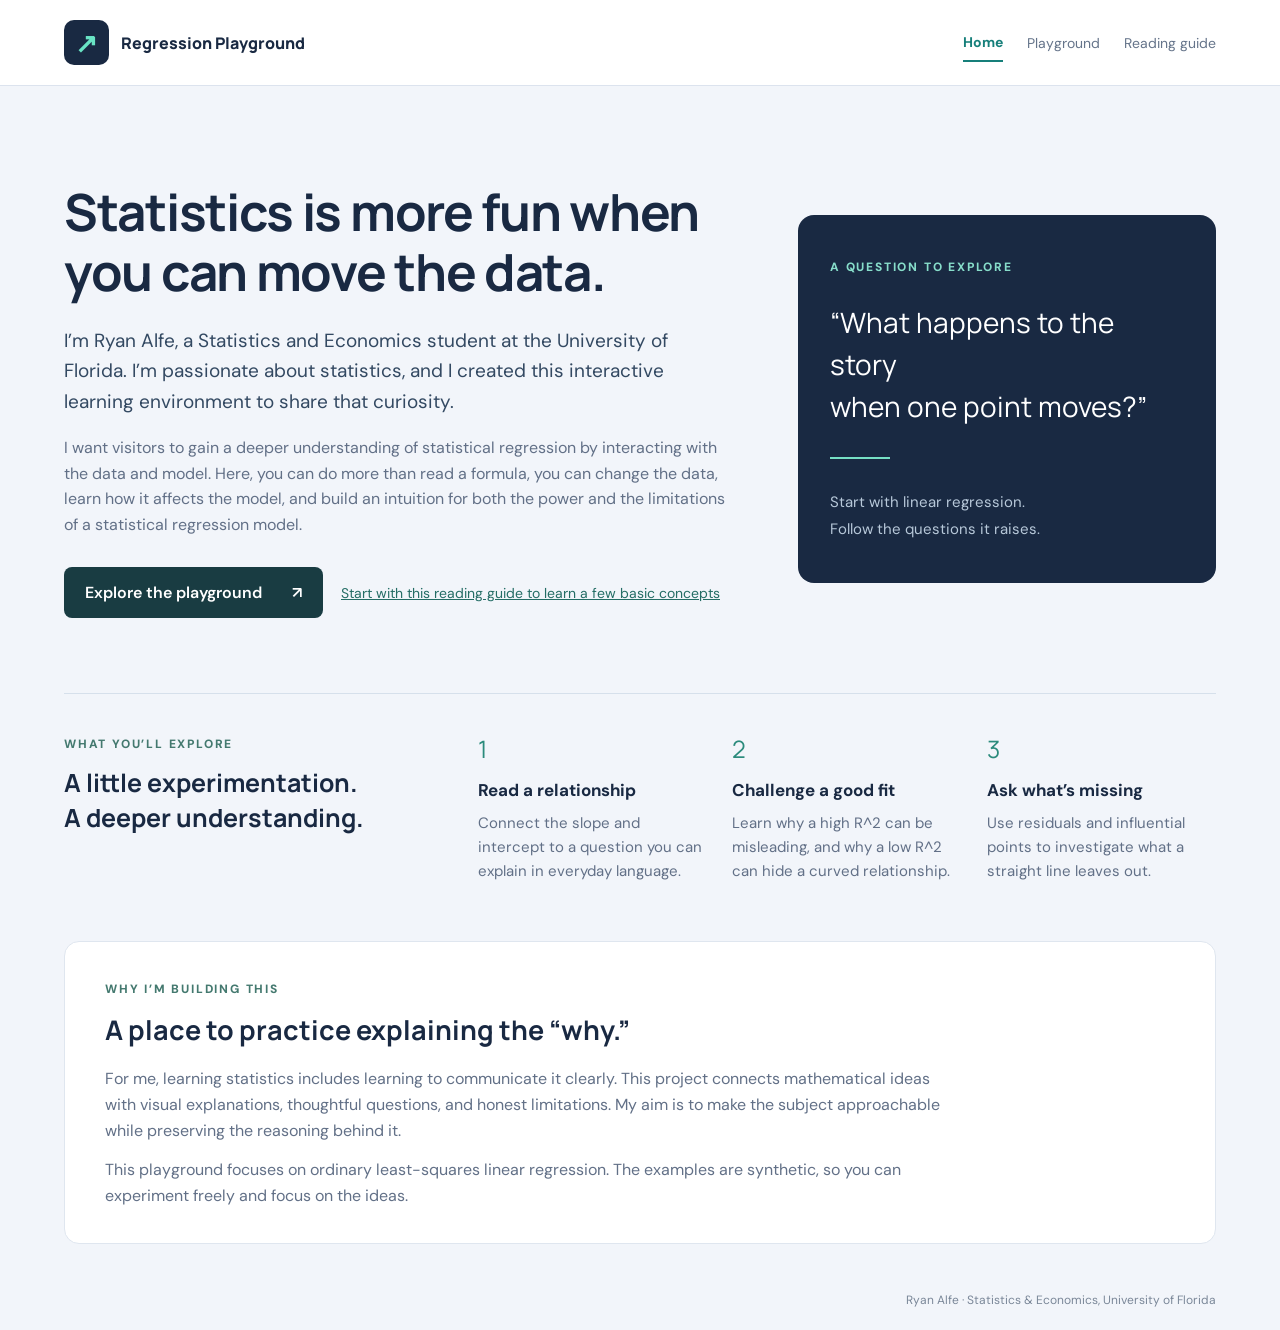
==== index.html @ ac2dd514 "Add files via upload Publishing regression playground" ====
<!doctype html>
<html lang="en"><head><meta charset="utf-8"><meta name="viewport" content="width=device-width,initial-scale=1"><title>Regression Playground · Ryan Alfe</title><meta name="description" content="An interactive learning environment created by Ryan Alfe to share a passion for statistics."><link rel="icon" href="data:image/svg+xml,%3Csvg xmlns='http://www.w3.org/2000/svg' viewBox='0 0 32 32'%3E%3Crect width='32' height='32' rx='7' fill='%2315253e'/%3E%3Cpath d='M6 25L26 7' stroke='%235ee0c2' stroke-width='3'/%3E%3Ccircle cx='11' cy='12' r='3' fill='white'/%3E%3C/svg%3E"><link rel="stylesheet" href="style.css"></head>
<body><header><a class="brand" href="index.html"><span class="mark">↗</span> Regression Playground</a><nav aria-label="Main navigation"><a href="index.html" aria-current="page">Home</a><a href="playground.html" >Playground</a><a href="playground.html#reading-guide">Reading guide</a></nav></header><main class="home"><section class="home-hero"><div><h1>Statistics is more fun when<br>you can move the data.</h1><p class="home-lead">I’m Ryan Alfe, a Statistics and Economics student at the University of Florida. I’m passionate about statistics, and I created this interactive learning environment to share that curiosity.</p><p>I want visitors to gain a deeper understanding of statistical regression by interacting with the data and model. Here, you can do more than read a formula, you can change the data, learn how it affects the model, and build an intuition for both the power and the limitations of a statistical regression model.</p><a class="primary-link" href="playground.html">Explore the playground <span aria-hidden="true">↗</span></a><a class="secondary-link" href="playground.html#reading-guide">Start with this reading guide to learn a few basic concepts</a></div><div class="home-note"><span class="eyebrow">A QUESTION TO EXPLORE</span><p>“What happens to the story<br>when one point moves?”</p><div class="note-line"></div><span>Start with linear regression.<br>Follow the questions it raises.</span></div></section><section class="home-learning" aria-labelledby="learning-title"><div><span class="eyebrow">WHAT YOU’LL EXPLORE</span><h2 id="learning-title">A little experimentation.<br>A deeper understanding.</h2></div><div class="home-topics"><article><span>1</span><h3>Read a relationship</h3><p>Connect the slope and intercept to a question you can explain in everyday language.</p></article><article><span>2</span><h3>Challenge a good fit</h3><p>Learn why a high R^2 can be misleading, and why a low R^2 can hide a curved relationship.</p></article><article><span>3</span><h3>Ask what’s missing</h3><p>Use residuals and influential points to investigate what a straight line leaves out.</p></article></div></section><section class="home-purpose"><span class="eyebrow">WHY I’M BUILDING THIS</span><h2>A place to practice explaining the “why.”</h2><p>For me, learning statistics includes learning to communicate it clearly. This project connects mathematical ideas with visual explanations, thoughtful questions, and honest limitations. My aim is to make the subject approachable while preserving the reasoning behind it.</p><p>This playground focuses on ordinary least-squares linear regression. The examples are synthetic, so you can experiment freely and focus on the ideas.</p></section><footer><span></span><span>Ryan Alfe · Statistics & Economics, University of Florida</span></footer></main></body></html>
---- style.css ----
@import url('https://fonts.googleapis.com/css2?family=DM+Sans:wght@400;500;600;700&family=Manrope:wght@400;500;600;700;800&display=swap');
:root{font-family:'DM Sans',sans-serif;color:#192942;background:#f2f5fa;font-size:16px}*{box-sizing:border-box}body{margin:0}header{height:86px;display:flex;align-items:center;justify-content:space-between;padding:0 5%;border-bottom:1px solid #dce3ee;background:white}.brand{font-weight:800;text-decoration:none;color:inherit;font-family:Manrope,sans-serif;display:flex;align-items:center;gap:12px}.mark{background:#192942;color:#69e3c4;border-radius:10px;padding:4px 11px;font-size:27px}.byline{font-size:14px;color:#637086}main{max-width:1440px;margin:auto;padding:42px 5% 22px}.intro{display:flex;justify-content:space-between;align-items:center;margin-bottom:30px}.eyebrow{font-size:12px;letter-spacing:1.8px;font-weight:800;color:#44796f}h1{font-family:Manrope,sans-serif;font-size:clamp(26px,3vw,39px);letter-spacing:-1.3px;margin:9px 0 10px}p{line-height:1.6;color:#627087;margin:0}.badge,.mini-label{font-size:12px;letter-spacing:1px;color:#64738a}.workspace{display:grid;grid-template-columns:minmax(0,1fr) 300px;gap:24px}.canvas-panel,.residual-panel,.explanation{background:white;border:1px solid #dfe6ef;border-radius:16px;overflow:hidden}.panel-top{display:flex;align-items:center;justify-content:space-between;gap:12px;padding:24px 26px 18px}h2{font-family:Manrope,sans-serif;font-size:18px;margin:0 0 5px}.panel-top p{font-size:14px}button{font:inherit;font-size:14px;border:1px solid #dae2ec;background:white;border-radius:7px;padding:9px 12px;color:#44536c;cursor:pointer}button:hover{background:#edf5f4}button:focus-visible,input:focus-visible{outline:3px solid #119782;outline-offset:3px}.scenarios{display:flex;gap:7px;flex-wrap:wrap;padding:0 26px 8px}.scenarios button{font-size:13px;border-color:transparent;background:#f3f5f9}.scenarios button[aria-pressed=true]{background:#193c42;color:white}.chart-wrap{padding:0 12px}svg{width:100%;display:block;overflow:visible}#plot{touch-action:none}svg text{font-family:'DM Sans',sans-serif;fill:#6b7a8e;font-size:13px}.point{cursor:grab;fill:#167f7a;stroke:white;stroke-width:2}.point:focus{stroke:#162e4d;stroke-width:4;outline:none}.chart-footer{display:flex;justify-content:space-between;gap:12px;font-size:13px;padding:0 26px 18px;color:#53627a;align-items:center}.chart-footer span{display:flex;align-items:center;gap:7px}i{width:8px;height:8px;border-radius:50%;background:#167f7a;display:inline-block}.line-key{width:22px;height:2px;border-radius:0;background:#4567cd;margin-left:12px}input{accent-color:#167f7a}.hint{background:#f8fafc;border-top:1px solid #edf0f6;padding:13px 26px;font-size:13px;color:#6b7890}.results{background:#192942;border-radius:16px;padding:27px 24px;color:white}.results .eyebrow{color:#72dbca}.equation{font-size:23px;font-family:Manrope,sans-serif;font-weight:700;margin:23px 0 25px;min-height:33px}.metric{display:flex;justify-content:space-between;padding:18px 0;border-top:1px solid #34435b;gap:10px}.metric span{font-size:15px}.metric small{display:block;font-size:12px;color:#a9b7c9;margin-top:5px}.metric strong{font-family:Manrope,sans-serif;font-size:25px;color:#8aead5}.interpretation{font-size:14px;line-height:1.6;color:#c3cedb;margin-top:8px}.challenge{padding:25px 23px;background:#e0f2ed;border:1px solid #c6e3da;border-radius:14px;margin-top:19px}.challenge h3{margin:10px 0;font-size:18px}.challenge p{font-size:14px;color:#486860}.bottom-grid{display:grid;grid-template-columns:1.25fr 1fr;gap:24px;margin-top:24px}.residual-panel{padding-bottom:18px}.residual-panel svg{padding:0 20px}.footnote{padding:0 26px;font-size:13px}.explanation{padding:25px 28px}.explanation h2{font-size:22px;margin:10px 0 18px}.explanation p{font-size:14px;margin-top:13px}.explanation b{color:#293d57}footer{display:flex;justify-content:space-between;gap:15px;font-size:12px;color:#7a8798;padding-top:28px}@media(max-width:1050px){.workspace{grid-template-columns:minmax(0,1fr) 270px}.badge{display:none}.chart-footer{flex-wrap:wrap}}@media(max-width:800px){header{padding:18px 5%;height:auto}.byline{display:none}main{padding-top:28px}.workspace,.bottom-grid{grid-template-columns:1fr}aside{display:grid;grid-template-columns:1fr 1fr;gap:16px}.challenge{margin-top:0}.panel-top{padding:20px}.scenarios{padding:0 20px 8px}.intro p{font-size:14px}footer{flex-direction:column}.mini-label{display:none}}@media(max-width:500px){aside{grid-template-columns:1fr}.panel-top{align-items:flex-start}.panel-top button{font-size:12px}.chart-footer,.hint{padding-left:18px;padding-right:18px}.brand{font-size:15px}.equation{margin:16px 0}.metric{padding:12px 0}}
nav{display:flex;gap:24px;align-items:center}nav a{font-size:14px;text-decoration:none;color:#65748a;padding:9px 0}nav a[aria-current]{color:#167f7a;border-bottom:2px solid #167f7a;font-weight:700}a:focus-visible,summary:focus-visible{outline:3px solid #168c7b;outline-offset:5px}.home-hero{display:grid;grid-template-columns:1.6fr 1fr;gap:65px;padding:36px 0 60px;align-items:center}.home h1{font-size:clamp(32px,4vw,52px);line-height:1.17;margin:18px 0 24px}.home-lead{font-size:19px;color:#334962;margin-bottom:18px}.home-hero p{max-width:700px}.primary-link{display:inline-flex;background:#193c42;color:white;text-decoration:none;padding:15px 21px;border-radius:8px;gap:30px;margin:30px 18px 15px 0;font-weight:600}.secondary-link{font-size:14px;color:#246d65}.home-note{background:#192942;color:white;padding:40px 32px;border-radius:16px}.home-note .eyebrow{color:#87ddca}.home-note p{font-family:Manrope,sans-serif;font-size:28px;line-height:1.5;color:white;margin:25px 0}.home-note>span:last-child{font-size:15px;line-height:1.8;color:#b7c8d9}.note-line{height:2px;width:60px;background:#76dfc5;margin:30px 0}.home-learning{border-top:1px solid #d6e0eb;padding:38px 0;display:grid;grid-template-columns:1fr 2fr;gap:45px}.home-learning h2{font-size:25px;line-height:1.4;margin-top:12px}.home-topics{display:grid;grid-template-columns:repeat(3,1fr);gap:25px}.home-topics article>span{font-family:Manrope,sans-serif;font-size:24px;color:#2b8b7c}.home-topics h3{font-size:17px;margin:14px 0 10px}.home-topics p{font-size:15px}.home-purpose{background:white;border:1px solid #dfe6ef;border-radius:15px;padding:35px 40px;margin:20px 0}.home-purpose h2{font-size:27px;margin:13px 0 18px}.home-purpose p{max-width:850px;margin-top:14px}.reading-guide{margin-top:48px;scroll-margin-top:25px}.guide-heading{max-width:740px;margin-bottom:25px}.guide-heading h2{font-size:29px;margin:12px 0}.reading-guide details{background:white;border:1px solid #dce4ef;border-radius:10px;margin:12px 0;overflow:hidden}.reading-guide summary{padding:22px 25px;font-size:17px;font-weight:600;cursor:pointer}.reading-guide details[open] summary{border-bottom:1px solid #edf1f5;color:#166e64}.lesson{max-width:940px;padding:8px 26px 25px}.lesson p{margin-top:17px;color:#4e6076;font-size:16px}.lesson .formula{font-family:Manrope,sans-serif;font-size:23px;color:#163d43;font-weight:700}.lesson .exercise{background:#e9f5f1;padding:17px 20px;border-left:3px solid #248775;border-radius:3px;color:#345e55}.takeaway{padding:25px 30px;background:#e3edf7;border-radius:12px;margin-top:24px}.takeaway h3{margin:0 0 15px}.takeaway li{line-height:1.7;margin:10px 0;color:#445b73}.takeaway p{font-size:14px}.explanation a{color:#176e63}@media(max-width:900px){.home-hero{gap:28px;grid-template-columns:1.4fr 1fr}.home-note{padding:30px 24px}.home-note p{font-size:23px}.home-learning{grid-template-columns:1fr;gap:20px}}@media(max-width:650px){header{flex-wrap:wrap;gap:15px}nav{gap:22px}.home-hero{grid-template-columns:1fr;padding-top:12px;gap:25px}.home-topics{grid-template-columns:1fr}.home-note p{font-size:25px}.home-purpose{padding:25px}.home-hero h1 br{display:none}.reading-guide summary{padding:19px;font-size:16px}.lesson{padding:4px 19px 22px}.takeaway{padding:23px 19px}.takeaway ol{padding-left:22px}.guide-heading h2{font-size:26px}}
.secondary-link{display:inline-block;margin:10px 0;line-height:1.5}
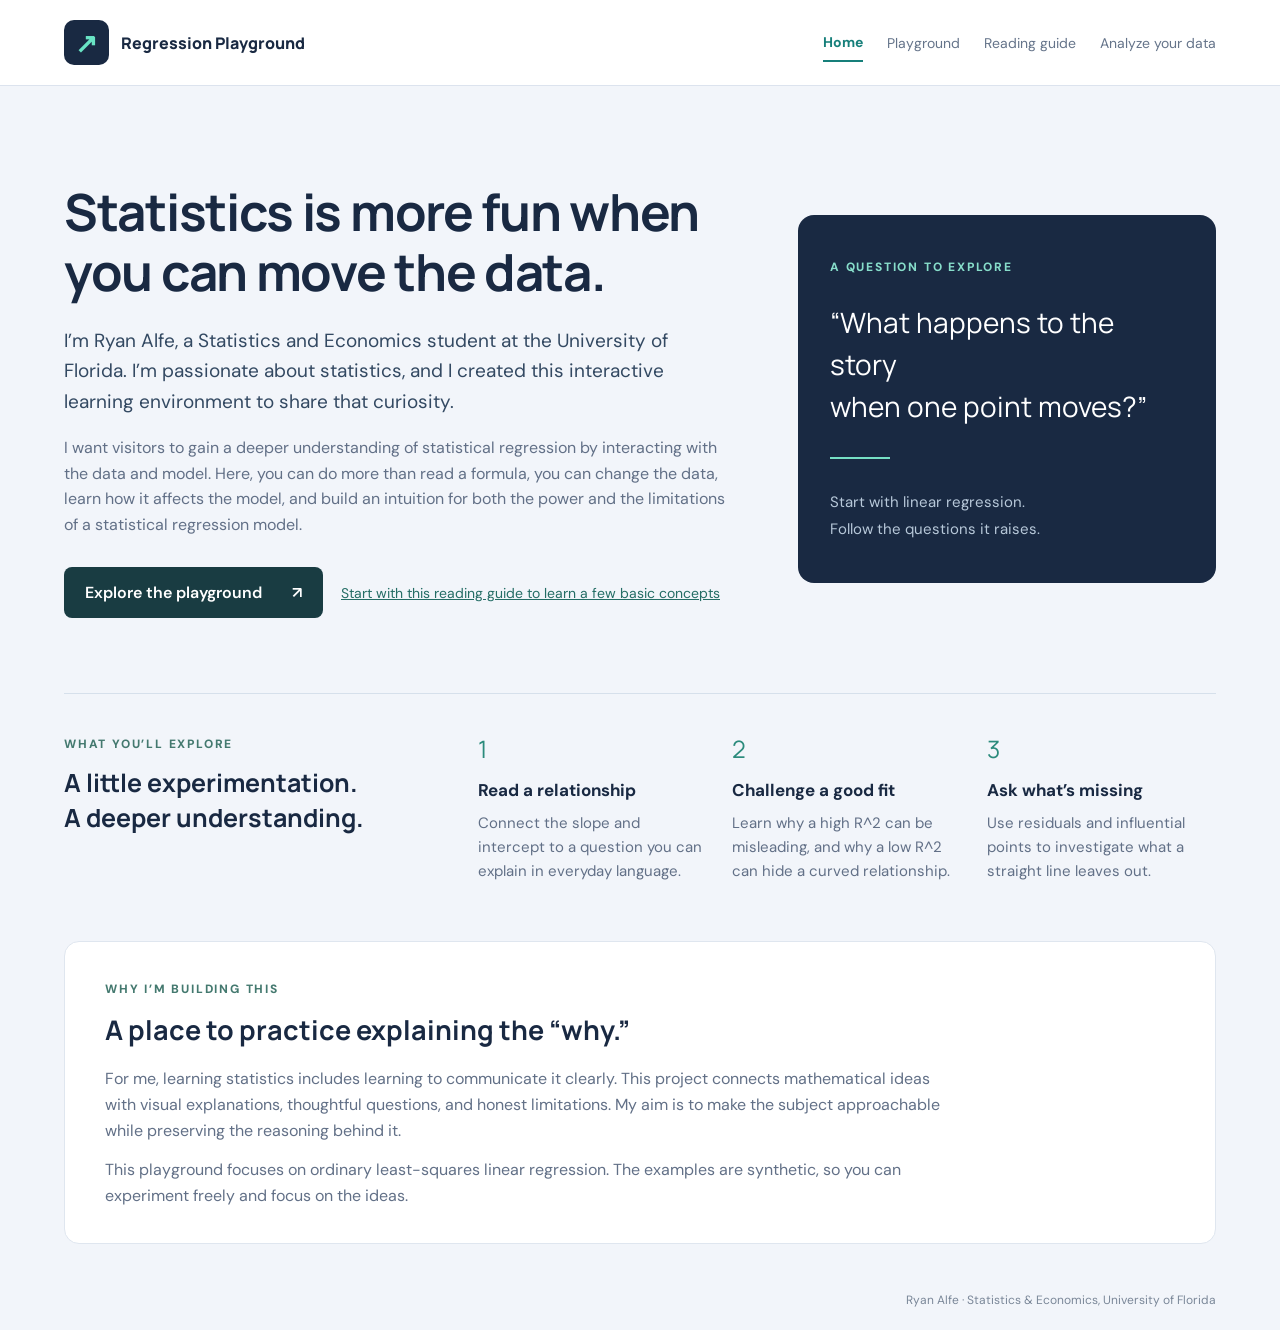
==== commit 1376ac81: "added analysis app link to website navigation" ====
--- a/index.html
+++ b/index.html
@@ -1,3 +1,5 @@
 <!doctype html>
 <html lang="en"><head><meta charset="utf-8"><meta name="viewport" content="width=device-width,initial-scale=1"><title>Regression Playground · Ryan Alfe</title><meta name="description" content="An interactive learning environment created by Ryan Alfe to share a passion for statistics."><link rel="icon" href="data:image/svg+xml,%3Csvg xmlns='http://www.w3.org/2000/svg' viewBox='0 0 32 32'%3E%3Crect width='32' height='32' rx='7' fill='%2315253e'/%3E%3Cpath d='M6 25L26 7' stroke='%235ee0c2' stroke-width='3'/%3E%3Ccircle cx='11' cy='12' r='3' fill='white'/%3E%3C/svg%3E"><link rel="stylesheet" href="style.css"></head>
-<body><header><a class="brand" href="index.html"><span class="mark">↗</span> Regression Playground</a><nav aria-label="Main navigation"><a href="index.html" aria-current="page">Home</a><a href="playground.html" >Playground</a><a href="playground.html#reading-guide">Reading guide</a></nav></header><main class="home"><section class="home-hero"><div><h1>Statistics is more fun when<br>you can move the data.</h1><p class="home-lead">I’m Ryan Alfe, a Statistics and Economics student at the University of Florida. I’m passionate about statistics, and I created this interactive learning environment to share that curiosity.</p><p>I want visitors to gain a deeper understanding of statistical regression by interacting with the data and model. Here, you can do more than read a formula, you can change the data, learn how it affects the model, and build an intuition for both the power and the limitations of a statistical regression model.</p><a class="primary-link" href="playground.html">Explore the playground <span aria-hidden="true">↗</span></a><a class="secondary-link" href="playground.html#reading-guide">Start with this reading guide to learn a few basic concepts</a></div><div class="home-note"><span class="eyebrow">A QUESTION TO EXPLORE</span><p>“What happens to the story<br>when one point moves?”</p><div class="note-line"></div><span>Start with linear regression.<br>Follow the questions it raises.</span></div></section><section class="home-learning" aria-labelledby="learning-title"><div><span class="eyebrow">WHAT YOU’LL EXPLORE</span><h2 id="learning-title">A little experimentation.<br>A deeper understanding.</h2></div><div class="home-topics"><article><span>1</span><h3>Read a relationship</h3><p>Connect the slope and intercept to a question you can explain in everyday language.</p></article><article><span>2</span><h3>Challenge a good fit</h3><p>Learn why a high R^2 can be misleading, and why a low R^2 can hide a curved relationship.</p></article><article><span>3</span><h3>Ask what’s missing</h3><p>Use residuals and influential points to investigate what a straight line leaves out.</p></article></div></section><section class="home-purpose"><span class="eyebrow">WHY I’M BUILDING THIS</span><h2>A place to practice explaining the “why.”</h2><p>For me, learning statistics includes learning to communicate it clearly. This project connects mathematical ideas with visual explanations, thoughtful questions, and honest limitations. My aim is to make the subject approachable while preserving the reasoning behind it.</p><p>This playground focuses on ordinary least-squares linear regression. The examples are synthetic, so you can experiment freely and focus on the ideas.</p></section><footer><span></span><span>Ryan Alfe · Statistics & Economics, University of Florida</span></footer></main></body></html>
+<body><header><a class="brand" href="index.html"><span class="mark">↗</span> Regression Playground</a><nav aria-label="Main navigation"><a href="index.html" aria-current="page">Home</a><a href="playground.html" >Playground</a><a href="playground.html#reading-guide">Reading guide</a><a href="https://regression-playground.streamlit.app/">
+  Analyze your data
+</a></nav></header><main class="home"><section class="home-hero"><div><h1>Statistics is more fun when<br>you can move the data.</h1><p class="home-lead">I’m Ryan Alfe, a Statistics and Economics student at the University of Florida. I’m passionate about statistics, and I created this interactive learning environment to share that curiosity.</p><p>I want visitors to gain a deeper understanding of statistical regression by interacting with the data and model. Here, you can do more than read a formula, you can change the data, learn how it affects the model, and build an intuition for both the power and the limitations of a statistical regression model.</p><a class="primary-link" href="playground.html">Explore the playground <span aria-hidden="true">↗</span></a><a class="secondary-link" href="playground.html#reading-guide">Start with this reading guide to learn a few basic concepts</a></div><div class="home-note"><span class="eyebrow">A QUESTION TO EXPLORE</span><p>“What happens to the story<br>when one point moves?”</p><div class="note-line"></div><span>Start with linear regression.<br>Follow the questions it raises.</span></div></section><section class="home-learning" aria-labelledby="learning-title"><div><span class="eyebrow">WHAT YOU’LL EXPLORE</span><h2 id="learning-title">A little experimentation.<br>A deeper understanding.</h2></div><div class="home-topics"><article><span>1</span><h3>Read a relationship</h3><p>Connect the slope and intercept to a question you can explain in everyday language.</p></article><article><span>2</span><h3>Challenge a good fit</h3><p>Learn why a high R^2 can be misleading, and why a low R^2 can hide a curved relationship.</p></article><article><span>3</span><h3>Ask what’s missing</h3><p>Use residuals and influential points to investigate what a straight line leaves out.</p></article></div></section><section class="home-purpose"><span class="eyebrow">WHY I’M BUILDING THIS</span><h2>A place to practice explaining the “why.”</h2><p>For me, learning statistics includes learning to communicate it clearly. This project connects mathematical ideas with visual explanations, thoughtful questions, and honest limitations. My aim is to make the subject approachable while preserving the reasoning behind it.</p><p>This playground focuses on ordinary least-squares linear regression. The examples are synthetic, so you can experiment freely and focus on the ideas.</p></section><footer><span></span><span>Ryan Alfe · Statistics & Economics, University of Florida</span></footer></main></body></html>
--- a/style.css
+++ b/style.css
@@ -1,4 +1,4 @@
 @import url('https://fonts.googleapis.com/css2?family=DM+Sans:wght@400;500;600;700&family=Manrope:wght@400;500;600;700;800&display=swap');
 :root{font-family:'DM Sans',sans-serif;color:#192942;background:#f2f5fa;font-size:16px}*{box-sizing:border-box}body{margin:0}header{height:86px;display:flex;align-items:center;justify-content:space-between;padding:0 5%;border-bottom:1px solid #dce3ee;background:white}.brand{font-weight:800;text-decoration:none;color:inherit;font-family:Manrope,sans-serif;display:flex;align-items:center;gap:12px}.mark{background:#192942;color:#69e3c4;border-radius:10px;padding:4px 11px;font-size:27px}.byline{font-size:14px;color:#637086}main{max-width:1440px;margin:auto;padding:42px 5% 22px}.intro{display:flex;justify-content:space-between;align-items:center;margin-bottom:30px}.eyebrow{font-size:12px;letter-spacing:1.8px;font-weight:800;color:#44796f}h1{font-family:Manrope,sans-serif;font-size:clamp(26px,3vw,39px);letter-spacing:-1.3px;margin:9px 0 10px}p{line-height:1.6;color:#627087;margin:0}.badge,.mini-label{font-size:12px;letter-spacing:1px;color:#64738a}.workspace{display:grid;grid-template-columns:minmax(0,1fr) 300px;gap:24px}.canvas-panel,.residual-panel,.explanation{background:white;border:1px solid #dfe6ef;border-radius:16px;overflow:hidden}.panel-top{display:flex;align-items:center;justify-content:space-between;gap:12px;padding:24px 26px 18px}h2{font-family:Manrope,sans-serif;font-size:18px;margin:0 0 5px}.panel-top p{font-size:14px}button{font:inherit;font-size:14px;border:1px solid #dae2ec;background:white;border-radius:7px;padding:9px 12px;color:#44536c;cursor:pointer}button:hover{background:#edf5f4}button:focus-visible,input:focus-visible{outline:3px solid #119782;outline-offset:3px}.scenarios{display:flex;gap:7px;flex-wrap:wrap;padding:0 26px 8px}.scenarios button{font-size:13px;border-color:transparent;background:#f3f5f9}.scenarios button[aria-pressed=true]{background:#193c42;color:white}.chart-wrap{padding:0 12px}svg{width:100%;display:block;overflow:visible}#plot{touch-action:none}svg text{font-family:'DM Sans',sans-serif;fill:#6b7a8e;font-size:13px}.point{cursor:grab;fill:#167f7a;stroke:white;stroke-width:2}.point:focus{stroke:#162e4d;stroke-width:4;outline:none}.chart-footer{display:flex;justify-content:space-between;gap:12px;font-size:13px;padding:0 26px 18px;color:#53627a;align-items:center}.chart-footer span{display:flex;align-items:center;gap:7px}i{width:8px;height:8px;border-radius:50%;background:#167f7a;display:inline-block}.line-key{width:22px;height:2px;border-radius:0;background:#4567cd;margin-left:12px}input{accent-color:#167f7a}.hint{background:#f8fafc;border-top:1px solid #edf0f6;padding:13px 26px;font-size:13px;color:#6b7890}.results{background:#192942;border-radius:16px;padding:27px 24px;color:white}.results .eyebrow{color:#72dbca}.equation{font-size:23px;font-family:Manrope,sans-serif;font-weight:700;margin:23px 0 25px;min-height:33px}.metric{display:flex;justify-content:space-between;padding:18px 0;border-top:1px solid #34435b;gap:10px}.metric span{font-size:15px}.metric small{display:block;font-size:12px;color:#a9b7c9;margin-top:5px}.metric strong{font-family:Manrope,sans-serif;font-size:25px;color:#8aead5}.interpretation{font-size:14px;line-height:1.6;color:#c3cedb;margin-top:8px}.challenge{padding:25px 23px;background:#e0f2ed;border:1px solid #c6e3da;border-radius:14px;margin-top:19px}.challenge h3{margin:10px 0;font-size:18px}.challenge p{font-size:14px;color:#486860}.bottom-grid{display:grid;grid-template-columns:1.25fr 1fr;gap:24px;margin-top:24px}.residual-panel{padding-bottom:18px}.residual-panel svg{padding:0 20px}.footnote{padding:0 26px;font-size:13px}.explanation{padding:25px 28px}.explanation h2{font-size:22px;margin:10px 0 18px}.explanation p{font-size:14px;margin-top:13px}.explanation b{color:#293d57}footer{display:flex;justify-content:space-between;gap:15px;font-size:12px;color:#7a8798;padding-top:28px}@media(max-width:1050px){.workspace{grid-template-columns:minmax(0,1fr) 270px}.badge{display:none}.chart-footer{flex-wrap:wrap}}@media(max-width:800px){header{padding:18px 5%;height:auto}.byline{display:none}main{padding-top:28px}.workspace,.bottom-grid{grid-template-columns:1fr}aside{display:grid;grid-template-columns:1fr 1fr;gap:16px}.challenge{margin-top:0}.panel-top{padding:20px}.scenarios{padding:0 20px 8px}.intro p{font-size:14px}footer{flex-direction:column}.mini-label{display:none}}@media(max-width:500px){aside{grid-template-columns:1fr}.panel-top{align-items:flex-start}.panel-top button{font-size:12px}.chart-footer,.hint{padding-left:18px;padding-right:18px}.brand{font-size:15px}.equation{margin:16px 0}.metric{padding:12px 0}}
-nav{display:flex;gap:24px;align-items:center}nav a{font-size:14px;text-decoration:none;color:#65748a;padding:9px 0}nav a[aria-current]{color:#167f7a;border-bottom:2px solid #167f7a;font-weight:700}a:focus-visible,summary:focus-visible{outline:3px solid #168c7b;outline-offset:5px}.home-hero{display:grid;grid-template-columns:1.6fr 1fr;gap:65px;padding:36px 0 60px;align-items:center}.home h1{font-size:clamp(32px,4vw,52px);line-height:1.17;margin:18px 0 24px}.home-lead{font-size:19px;color:#334962;margin-bottom:18px}.home-hero p{max-width:700px}.primary-link{display:inline-flex;background:#193c42;color:white;text-decoration:none;padding:15px 21px;border-radius:8px;gap:30px;margin:30px 18px 15px 0;font-weight:600}.secondary-link{font-size:14px;color:#246d65}.home-note{background:#192942;color:white;padding:40px 32px;border-radius:16px}.home-note .eyebrow{color:#87ddca}.home-note p{font-family:Manrope,sans-serif;font-size:28px;line-height:1.5;color:white;margin:25px 0}.home-note>span:last-child{font-size:15px;line-height:1.8;color:#b7c8d9}.note-line{height:2px;width:60px;background:#76dfc5;margin:30px 0}.home-learning{border-top:1px solid #d6e0eb;padding:38px 0;display:grid;grid-template-columns:1fr 2fr;gap:45px}.home-learning h2{font-size:25px;line-height:1.4;margin-top:12px}.home-topics{display:grid;grid-template-columns:repeat(3,1fr);gap:25px}.home-topics article>span{font-family:Manrope,sans-serif;font-size:24px;color:#2b8b7c}.home-topics h3{font-size:17px;margin:14px 0 10px}.home-topics p{font-size:15px}.home-purpose{background:white;border:1px solid #dfe6ef;border-radius:15px;padding:35px 40px;margin:20px 0}.home-purpose h2{font-size:27px;margin:13px 0 18px}.home-purpose p{max-width:850px;margin-top:14px}.reading-guide{margin-top:48px;scroll-margin-top:25px}.guide-heading{max-width:740px;margin-bottom:25px}.guide-heading h2{font-size:29px;margin:12px 0}.reading-guide details{background:white;border:1px solid #dce4ef;border-radius:10px;margin:12px 0;overflow:hidden}.reading-guide summary{padding:22px 25px;font-size:17px;font-weight:600;cursor:pointer}.reading-guide details[open] summary{border-bottom:1px solid #edf1f5;color:#166e64}.lesson{max-width:940px;padding:8px 26px 25px}.lesson p{margin-top:17px;color:#4e6076;font-size:16px}.lesson .formula{font-family:Manrope,sans-serif;font-size:23px;color:#163d43;font-weight:700}.lesson .exercise{background:#e9f5f1;padding:17px 20px;border-left:3px solid #248775;border-radius:3px;color:#345e55}.takeaway{padding:25px 30px;background:#e3edf7;border-radius:12px;margin-top:24px}.takeaway h3{margin:0 0 15px}.takeaway li{line-height:1.7;margin:10px 0;color:#445b73}.takeaway p{font-size:14px}.explanation a{color:#176e63}@media(max-width:900px){.home-hero{gap:28px;grid-template-columns:1.4fr 1fr}.home-note{padding:30px 24px}.home-note p{font-size:23px}.home-learning{grid-template-columns:1fr;gap:20px}}@media(max-width:650px){header{flex-wrap:wrap;gap:15px}nav{gap:22px}.home-hero{grid-template-columns:1fr;padding-top:12px;gap:25px}.home-topics{grid-template-columns:1fr}.home-note p{font-size:25px}.home-purpose{padding:25px}.home-hero h1 br{display:none}.reading-guide summary{padding:19px;font-size:16px}.lesson{padding:4px 19px 22px}.takeaway{padding:23px 19px}.takeaway ol{padding-left:22px}.guide-heading h2{font-size:26px}}
-.secondary-link{display:inline-block;margin:10px 0;line-height:1.5}
+nav{display:flex;gap:24px;align-items:center}nav a{font-size:14px;text-decoration:none;color:#65748a;padding:9px 0}nav a[aria-current]{color:#167f7a;border-bottom:2px solid #167f7a;font-weight:700}a:focus-visible,summary:focus-visible{outline:3px solid #168c7b;outline-offset:5px}.home-hero{display:grid;grid-template-columns:1.6fr 1fr;gap:65px;padding:36px 0 60px;align-items:center}.home h1{font-size:clamp(32px,4vw,52px);line-height:1.17;margin:18px 0 24px}.home-lead{font-size:19px;color:#334962;margin-bottom:18px}.home-hero p{max-width:700px}.primary-link{display:inline-flex;background:#193c42;color:white;text-decoration:none;padding:15px 21px;border-radius:8px;gap:30px;margin:30px 18px 15px 0;font-weight:600}.secondary-link{font-size:14px;color:#246d65}.home-note{background:#192942;color:white;padding:40px 32px;border-radius:16px}.home-note .eyebrow{color:#87ddca}.home-note p{font-family:Manrope,sans-serif;font-size:28px;line-height:1.5;color:white;margin:25px 0}.home-note>span:last-child{font-size:15px;line-height:1.8;color:#b7c8d9}.note-line{height:2px;width:60px;background:#76dfc5;margin:30px 0}.home-learning{border-top:1px solid #d6e0eb;padding:38px 0;display:grid;grid-template-columns:1fr 2fr;gap:45px}.home-learning h2{font-size:25px;line-height:1.4;margin-top:12px}.home-topics{display:grid;grid-template-columns:repeat(3,1fr);gap:25px}.home-topics article>span{font-family:Manrope,sans-serif;font-size:24px;color:#2b8b7c}.home-topics h3{font-size:17px;margin:14px 0 10px}.home-topics p{font-size:15px}.home-purpose{background:white;border:1px solid #dfe6ef;border-radius:15px;padding:35px 40px;margin:20px 0}.home-purpose h2{font-size:27px;margin:13px 0 18px}.home-purpose p{max-width:850px;margin-top:14px}.reading-guide{margin-top:48px;scroll-margin-top:25px}.guide-heading{max-width:740px;margin-bottom:25px}.guide-heading h2{font-size:29px;margin:12px 0}.reading-guide details{background:white;border:1px solid #dce4ef;border-radius:10px;margin:12px 0;overflow:hidden}.reading-guide summary{padding:22px 25px;font-size:17px;font-weight:600;cursor:pointer}.reading-guide details[open] summary{border-bottom:1px solid #edf1f5;color:#166e64}.lesson{max-width:940px;padding:8px 26px 25px}.lesson p{margin-top:17px;color:#4e6076;font-size:16px}.lesson .formula{font-family:Manrope,sans-serif;font-size:23px;color:#163d43;font-weight:700}.lesson .exercise{background:#e9f5f1;padding:17px 20px;border-left:3px solid #248775;border-radius:3px;color:#345e55}.takeaway{padding:25px 30px;background:#e3edf7;border-radius:12px;margin-top:24px}.takeaway h3{margin:0 0 15px}.takeaway li{line-height:1.7;margin:10px 0;color:#445b73}.takeaway p{font-size:14px}.explanation a{color:#176e63}@media(max-width:900px){.home-hero{gap:28px;grid-template-columns:1.4fr 1fr}.home-note{padding:30px 24px}.home-note p{font-size:23px}.home-learning{grid-template-columns:1fr;gap:20px}}@media(max-width:650px){header{flex-wrap:wrap;gap:15px}nav{gap:22px}.home-hero{grid-template-columns:1fr;padding-top:12px;gap:25px}.home-topics{grid-template-columns:1fr}.home-note p{font-size:25px}.home-purpose{padding:25px}.home-hero h1 br{display:none}.reading-guide summary{padding:19px;font-size:16px}.lesson{padding:4px 19px 22px}.takeaway{padding:23px 19px}.takeaway ol{padding-left:22px}.guide-heading h2{font-size:26px}}
+.secondary-link{display:inline-block;margin:10px 0;line-height:1.5}
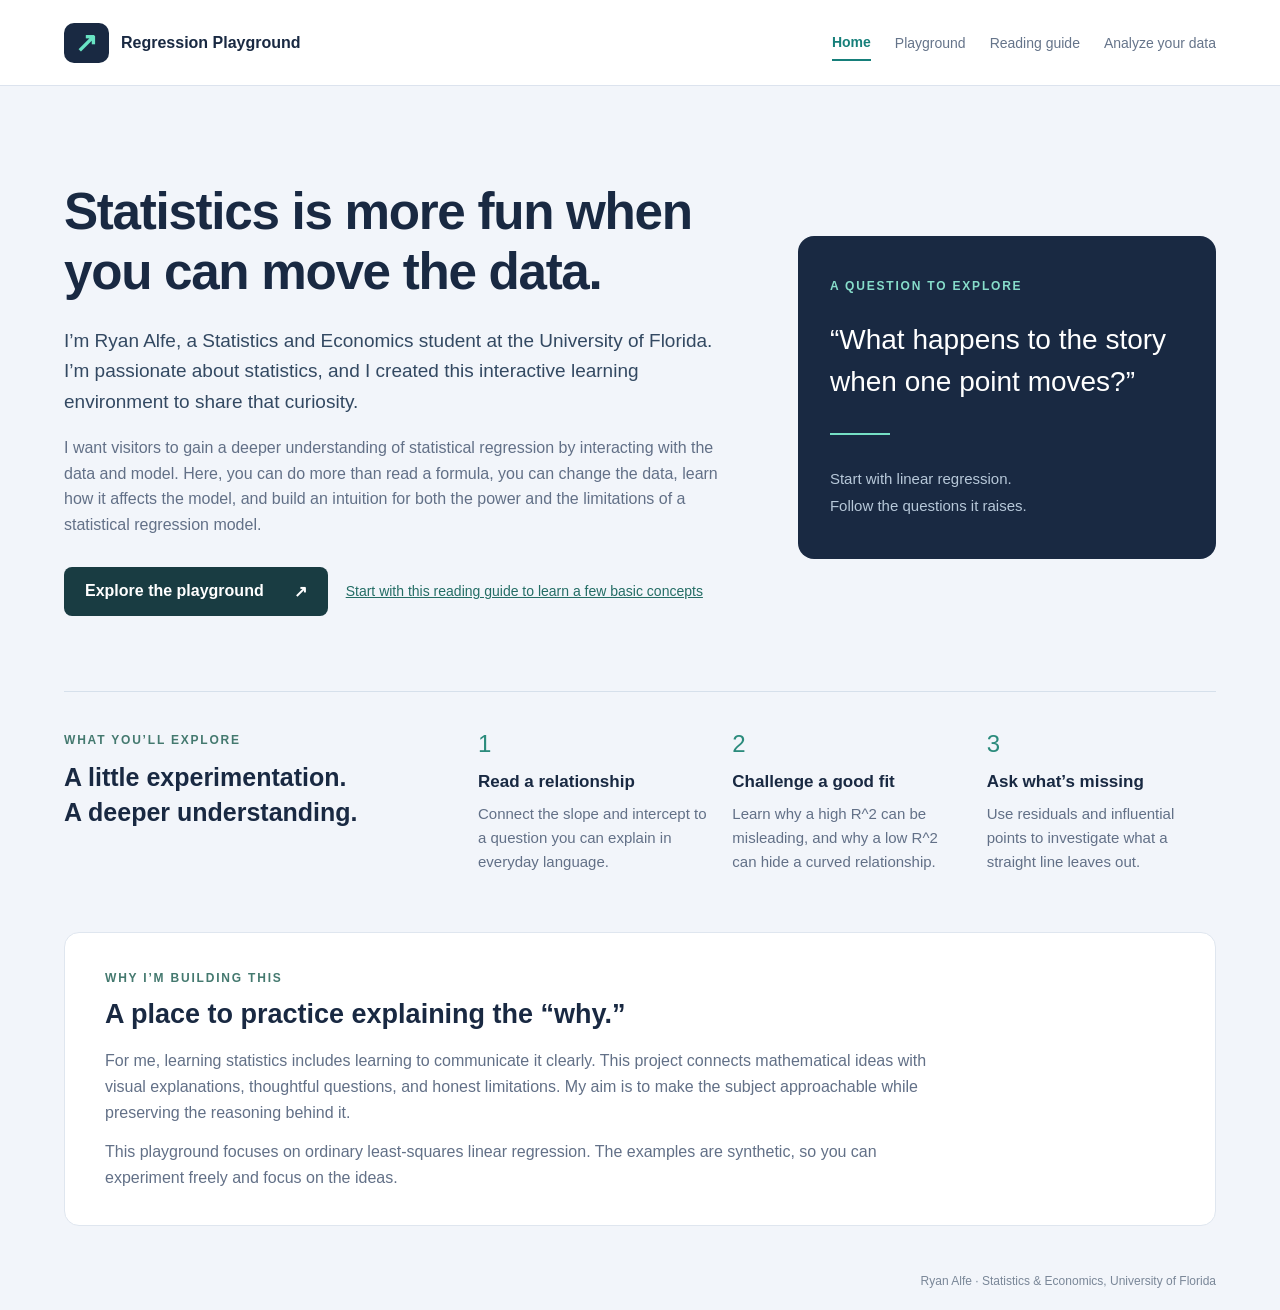
==== commit 8134dee3: "new ui and privacy implementation with datasets" ====
--- a/index.html
+++ b/index.html
@@ -1,5 +1,5 @@
 <!doctype html>
 <html lang="en"><head><meta charset="utf-8"><meta name="viewport" content="width=device-width,initial-scale=1"><title>Regression Playground · Ryan Alfe</title><meta name="description" content="An interactive learning environment created by Ryan Alfe to share a passion for statistics."><link rel="icon" href="data:image/svg+xml,%3Csvg xmlns='http://www.w3.org/2000/svg' viewBox='0 0 32 32'%3E%3Crect width='32' height='32' rx='7' fill='%2315253e'/%3E%3Cpath d='M6 25L26 7' stroke='%235ee0c2' stroke-width='3'/%3E%3Ccircle cx='11' cy='12' r='3' fill='white'/%3E%3C/svg%3E"><link rel="stylesheet" href="style.css"></head>
-<body><header><a class="brand" href="index.html"><span class="mark">↗</span> Regression Playground</a><nav aria-label="Main navigation"><a href="index.html" aria-current="page">Home</a><a href="playground.html" >Playground</a><a href="playground.html#reading-guide">Reading guide</a><a href="https://regression-playground.streamlit.app/">
+<body><header><a class="brand" href="index.html"><span class="mark">↗</span> Regression Playground</a><nav aria-label="Main navigation"><a href="index.html" aria-current="page">Home</a><a href="playground.html" >Playground</a><a href="playground.html#reading-guide">Reading guide</a><a href="analyze.html">
   Analyze your data
 </a></nav></header><main class="home"><section class="home-hero"><div><h1>Statistics is more fun when<br>you can move the data.</h1><p class="home-lead">I’m Ryan Alfe, a Statistics and Economics student at the University of Florida. I’m passionate about statistics, and I created this interactive learning environment to share that curiosity.</p><p>I want visitors to gain a deeper understanding of statistical regression by interacting with the data and model. Here, you can do more than read a formula, you can change the data, learn how it affects the model, and build an intuition for both the power and the limitations of a statistical regression model.</p><a class="primary-link" href="playground.html">Explore the playground <span aria-hidden="true">↗</span></a><a class="secondary-link" href="playground.html#reading-guide">Start with this reading guide to learn a few basic concepts</a></div><div class="home-note"><span class="eyebrow">A QUESTION TO EXPLORE</span><p>“What happens to the story<br>when one point moves?”</p><div class="note-line"></div><span>Start with linear regression.<br>Follow the questions it raises.</span></div></section><section class="home-learning" aria-labelledby="learning-title"><div><span class="eyebrow">WHAT YOU’LL EXPLORE</span><h2 id="learning-title">A little experimentation.<br>A deeper understanding.</h2></div><div class="home-topics"><article><span>1</span><h3>Read a relationship</h3><p>Connect the slope and intercept to a question you can explain in everyday language.</p></article><article><span>2</span><h3>Challenge a good fit</h3><p>Learn why a high R^2 can be misleading, and why a low R^2 can hide a curved relationship.</p></article><article><span>3</span><h3>Ask what’s missing</h3><p>Use residuals and influential points to investigate what a straight line leaves out.</p></article></div></section><section class="home-purpose"><span class="eyebrow">WHY I’M BUILDING THIS</span><h2>A place to practice explaining the “why.”</h2><p>For me, learning statistics includes learning to communicate it clearly. This project connects mathematical ideas with visual explanations, thoughtful questions, and honest limitations. My aim is to make the subject approachable while preserving the reasoning behind it.</p><p>This playground focuses on ordinary least-squares linear regression. The examples are synthetic, so you can experiment freely and focus on the ideas.</p></section><footer><span></span><span>Ryan Alfe · Statistics & Economics, University of Florida</span></footer></main></body></html>
--- a/style.css
+++ b/style.css
@@ -1,4 +1,3 @@
-@import url('https://fonts.googleapis.com/css2?family=DM+Sans:wght@400;500;600;700&family=Manrope:wght@400;500;600;700;800&display=swap');
 :root{font-family:'DM Sans',sans-serif;color:#192942;background:#f2f5fa;font-size:16px}*{box-sizing:border-box}body{margin:0}header{height:86px;display:flex;align-items:center;justify-content:space-between;padding:0 5%;border-bottom:1px solid #dce3ee;background:white}.brand{font-weight:800;text-decoration:none;color:inherit;font-family:Manrope,sans-serif;display:flex;align-items:center;gap:12px}.mark{background:#192942;color:#69e3c4;border-radius:10px;padding:4px 11px;font-size:27px}.byline{font-size:14px;color:#637086}main{max-width:1440px;margin:auto;padding:42px 5% 22px}.intro{display:flex;justify-content:space-between;align-items:center;margin-bottom:30px}.eyebrow{font-size:12px;letter-spacing:1.8px;font-weight:800;color:#44796f}h1{font-family:Manrope,sans-serif;font-size:clamp(26px,3vw,39px);letter-spacing:-1.3px;margin:9px 0 10px}p{line-height:1.6;color:#627087;margin:0}.badge,.mini-label{font-size:12px;letter-spacing:1px;color:#64738a}.workspace{display:grid;grid-template-columns:minmax(0,1fr) 300px;gap:24px}.canvas-panel,.residual-panel,.explanation{background:white;border:1px solid #dfe6ef;border-radius:16px;overflow:hidden}.panel-top{display:flex;align-items:center;justify-content:space-between;gap:12px;padding:24px 26px 18px}h2{font-family:Manrope,sans-serif;font-size:18px;margin:0 0 5px}.panel-top p{font-size:14px}button{font:inherit;font-size:14px;border:1px solid #dae2ec;background:white;border-radius:7px;padding:9px 12px;color:#44536c;cursor:pointer}button:hover{background:#edf5f4}button:focus-visible,input:focus-visible{outline:3px solid #119782;outline-offset:3px}.scenarios{display:flex;gap:7px;flex-wrap:wrap;padding:0 26px 8px}.scenarios button{font-size:13px;border-color:transparent;background:#f3f5f9}.scenarios button[aria-pressed=true]{background:#193c42;color:white}.chart-wrap{padding:0 12px}svg{width:100%;display:block;overflow:visible}#plot{touch-action:none}svg text{font-family:'DM Sans',sans-serif;fill:#6b7a8e;font-size:13px}.point{cursor:grab;fill:#167f7a;stroke:white;stroke-width:2}.point:focus{stroke:#162e4d;stroke-width:4;outline:none}.chart-footer{display:flex;justify-content:space-between;gap:12px;font-size:13px;padding:0 26px 18px;color:#53627a;align-items:center}.chart-footer span{display:flex;align-items:center;gap:7px}i{width:8px;height:8px;border-radius:50%;background:#167f7a;display:inline-block}.line-key{width:22px;height:2px;border-radius:0;background:#4567cd;margin-left:12px}input{accent-color:#167f7a}.hint{background:#f8fafc;border-top:1px solid #edf0f6;padding:13px 26px;font-size:13px;color:#6b7890}.results{background:#192942;border-radius:16px;padding:27px 24px;color:white}.results .eyebrow{color:#72dbca}.equation{font-size:23px;font-family:Manrope,sans-serif;font-weight:700;margin:23px 0 25px;min-height:33px}.metric{display:flex;justify-content:space-between;padding:18px 0;border-top:1px solid #34435b;gap:10px}.metric span{font-size:15px}.metric small{display:block;font-size:12px;color:#a9b7c9;margin-top:5px}.metric strong{font-family:Manrope,sans-serif;font-size:25px;color:#8aead5}.interpretation{font-size:14px;line-height:1.6;color:#c3cedb;margin-top:8px}.challenge{padding:25px 23px;background:#e0f2ed;border:1px solid #c6e3da;border-radius:14px;margin-top:19px}.challenge h3{margin:10px 0;font-size:18px}.challenge p{font-size:14px;color:#486860}.bottom-grid{display:grid;grid-template-columns:1.25fr 1fr;gap:24px;margin-top:24px}.residual-panel{padding-bottom:18px}.residual-panel svg{padding:0 20px}.footnote{padding:0 26px;font-size:13px}.explanation{padding:25px 28px}.explanation h2{font-size:22px;margin:10px 0 18px}.explanation p{font-size:14px;margin-top:13px}.explanation b{color:#293d57}footer{display:flex;justify-content:space-between;gap:15px;font-size:12px;color:#7a8798;padding-top:28px}@media(max-width:1050px){.workspace{grid-template-columns:minmax(0,1fr) 270px}.badge{display:none}.chart-footer{flex-wrap:wrap}}@media(max-width:800px){header{padding:18px 5%;height:auto}.byline{display:none}main{padding-top:28px}.workspace,.bottom-grid{grid-template-columns:1fr}aside{display:grid;grid-template-columns:1fr 1fr;gap:16px}.challenge{margin-top:0}.panel-top{padding:20px}.scenarios{padding:0 20px 8px}.intro p{font-size:14px}footer{flex-direction:column}.mini-label{display:none}}@media(max-width:500px){aside{grid-template-columns:1fr}.panel-top{align-items:flex-start}.panel-top button{font-size:12px}.chart-footer,.hint{padding-left:18px;padding-right:18px}.brand{font-size:15px}.equation{margin:16px 0}.metric{padding:12px 0}}
 nav{display:flex;gap:24px;align-items:center}nav a{font-size:14px;text-decoration:none;color:#65748a;padding:9px 0}nav a[aria-current]{color:#167f7a;border-bottom:2px solid #167f7a;font-weight:700}a:focus-visible,summary:focus-visible{outline:3px solid #168c7b;outline-offset:5px}.home-hero{display:grid;grid-template-columns:1.6fr 1fr;gap:65px;padding:36px 0 60px;align-items:center}.home h1{font-size:clamp(32px,4vw,52px);line-height:1.17;margin:18px 0 24px}.home-lead{font-size:19px;color:#334962;margin-bottom:18px}.home-hero p{max-width:700px}.primary-link{display:inline-flex;background:#193c42;color:white;text-decoration:none;padding:15px 21px;border-radius:8px;gap:30px;margin:30px 18px 15px 0;font-weight:600}.secondary-link{font-size:14px;color:#246d65}.home-note{background:#192942;color:white;padding:40px 32px;border-radius:16px}.home-note .eyebrow{color:#87ddca}.home-note p{font-family:Manrope,sans-serif;font-size:28px;line-height:1.5;color:white;margin:25px 0}.home-note>span:last-child{font-size:15px;line-height:1.8;color:#b7c8d9}.note-line{height:2px;width:60px;background:#76dfc5;margin:30px 0}.home-learning{border-top:1px solid #d6e0eb;padding:38px 0;display:grid;grid-template-columns:1fr 2fr;gap:45px}.home-learning h2{font-size:25px;line-height:1.4;margin-top:12px}.home-topics{display:grid;grid-template-columns:repeat(3,1fr);gap:25px}.home-topics article>span{font-family:Manrope,sans-serif;font-size:24px;color:#2b8b7c}.home-topics h3{font-size:17px;margin:14px 0 10px}.home-topics p{font-size:15px}.home-purpose{background:white;border:1px solid #dfe6ef;border-radius:15px;padding:35px 40px;margin:20px 0}.home-purpose h2{font-size:27px;margin:13px 0 18px}.home-purpose p{max-width:850px;margin-top:14px}.reading-guide{margin-top:48px;scroll-margin-top:25px}.guide-heading{max-width:740px;margin-bottom:25px}.guide-heading h2{font-size:29px;margin:12px 0}.reading-guide details{background:white;border:1px solid #dce4ef;border-radius:10px;margin:12px 0;overflow:hidden}.reading-guide summary{padding:22px 25px;font-size:17px;font-weight:600;cursor:pointer}.reading-guide details[open] summary{border-bottom:1px solid #edf1f5;color:#166e64}.lesson{max-width:940px;padding:8px 26px 25px}.lesson p{margin-top:17px;color:#4e6076;font-size:16px}.lesson .formula{font-family:Manrope,sans-serif;font-size:23px;color:#163d43;font-weight:700}.lesson .exercise{background:#e9f5f1;padding:17px 20px;border-left:3px solid #248775;border-radius:3px;color:#345e55}.takeaway{padding:25px 30px;background:#e3edf7;border-radius:12px;margin-top:24px}.takeaway h3{margin:0 0 15px}.takeaway li{line-height:1.7;margin:10px 0;color:#445b73}.takeaway p{font-size:14px}.explanation a{color:#176e63}@media(max-width:900px){.home-hero{gap:28px;grid-template-columns:1.4fr 1fr}.home-note{padding:30px 24px}.home-note p{font-size:23px}.home-learning{grid-template-columns:1fr;gap:20px}}@media(max-width:650px){header{flex-wrap:wrap;gap:15px}nav{gap:22px}.home-hero{grid-template-columns:1fr;padding-top:12px;gap:25px}.home-topics{grid-template-columns:1fr}.home-note p{font-size:25px}.home-purpose{padding:25px}.home-hero h1 br{display:none}.reading-guide summary{padding:19px;font-size:16px}.lesson{padding:4px 19px 22px}.takeaway{padding:23px 19px}.takeaway ol{padding-left:22px}.guide-heading h2{font-size:26px}}
 .secondary-link{display:inline-block;margin:10px 0;line-height:1.5}
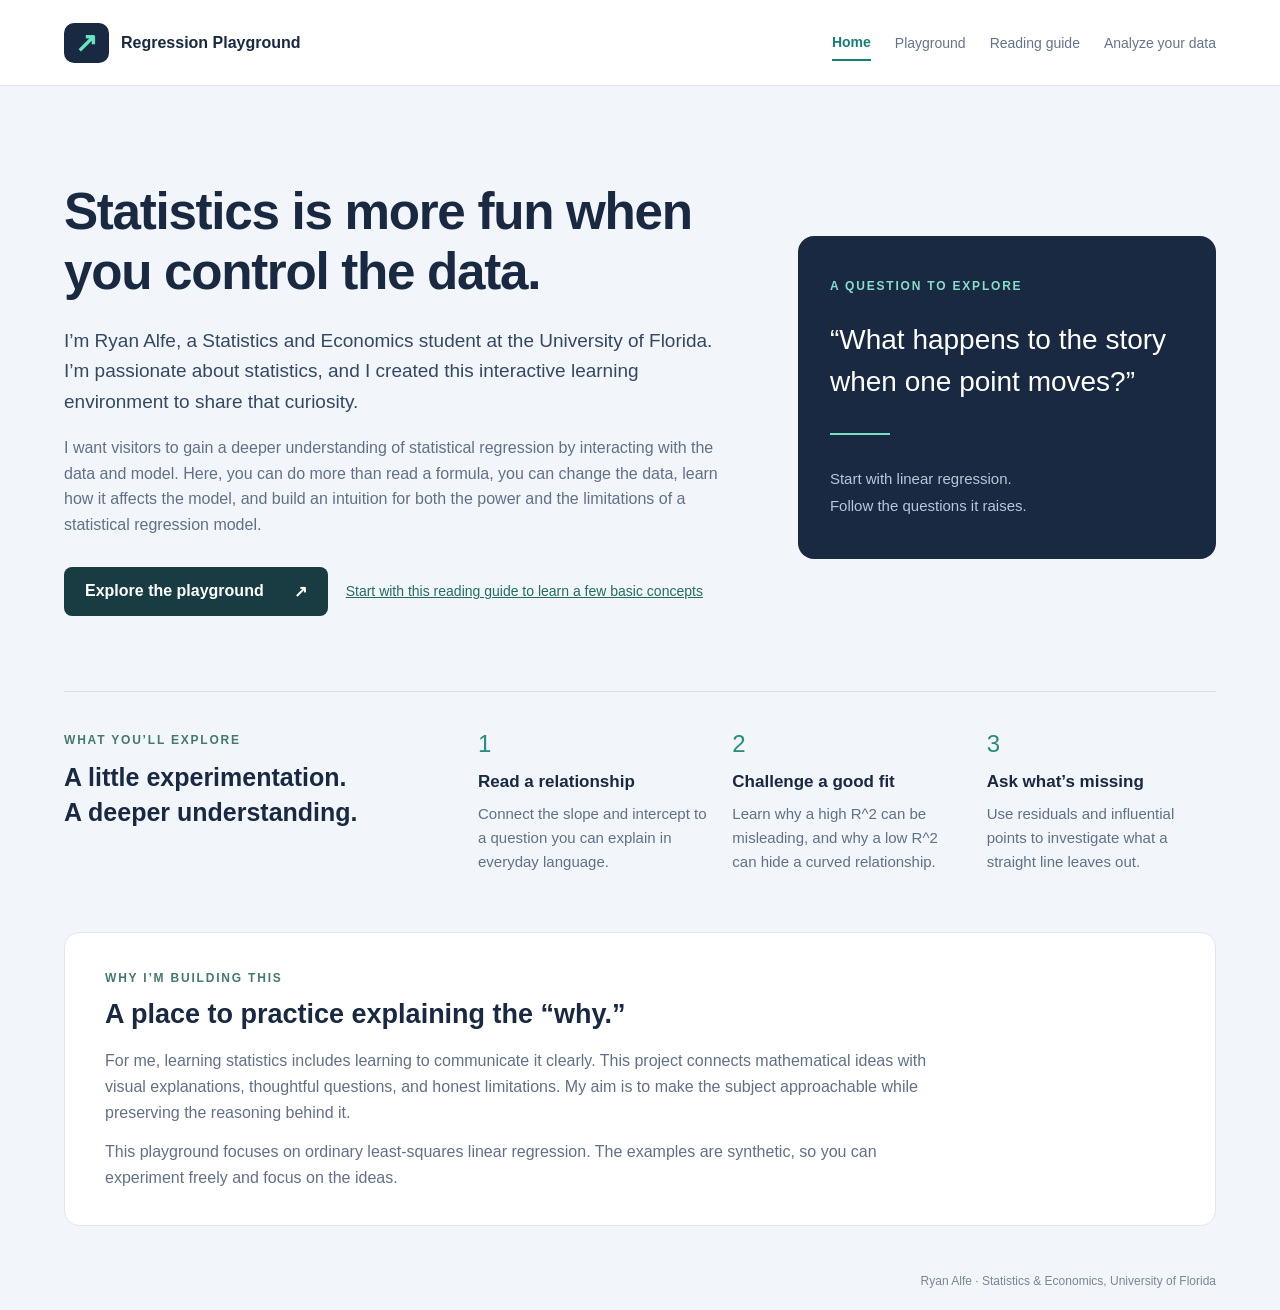
==== commit 6ec68aa6: "Update index.html" ====
--- a/index.html
+++ b/index.html
@@ -2,4 +2,4 @@
 <html lang="en"><head><meta charset="utf-8"><meta name="viewport" content="width=device-width,initial-scale=1"><title>Regression Playground · Ryan Alfe</title><meta name="description" content="An interactive learning environment created by Ryan Alfe to share a passion for statistics."><link rel="icon" href="data:image/svg+xml,%3Csvg xmlns='http://www.w3.org/2000/svg' viewBox='0 0 32 32'%3E%3Crect width='32' height='32' rx='7' fill='%2315253e'/%3E%3Cpath d='M6 25L26 7' stroke='%235ee0c2' stroke-width='3'/%3E%3Ccircle cx='11' cy='12' r='3' fill='white'/%3E%3C/svg%3E"><link rel="stylesheet" href="style.css"></head>
 <body><header><a class="brand" href="index.html"><span class="mark">↗</span> Regression Playground</a><nav aria-label="Main navigation"><a href="index.html" aria-current="page">Home</a><a href="playground.html" >Playground</a><a href="playground.html#reading-guide">Reading guide</a><a href="analyze.html">
   Analyze your data
-</a></nav></header><main class="home"><section class="home-hero"><div><h1>Statistics is more fun when<br>you can move the data.</h1><p class="home-lead">I’m Ryan Alfe, a Statistics and Economics student at the University of Florida. I’m passionate about statistics, and I created this interactive learning environment to share that curiosity.</p><p>I want visitors to gain a deeper understanding of statistical regression by interacting with the data and model. Here, you can do more than read a formula, you can change the data, learn how it affects the model, and build an intuition for both the power and the limitations of a statistical regression model.</p><a class="primary-link" href="playground.html">Explore the playground <span aria-hidden="true">↗</span></a><a class="secondary-link" href="playground.html#reading-guide">Start with this reading guide to learn a few basic concepts</a></div><div class="home-note"><span class="eyebrow">A QUESTION TO EXPLORE</span><p>“What happens to the story<br>when one point moves?”</p><div class="note-line"></div><span>Start with linear regression.<br>Follow the questions it raises.</span></div></section><section class="home-learning" aria-labelledby="learning-title"><div><span class="eyebrow">WHAT YOU’LL EXPLORE</span><h2 id="learning-title">A little experimentation.<br>A deeper understanding.</h2></div><div class="home-topics"><article><span>1</span><h3>Read a relationship</h3><p>Connect the slope and intercept to a question you can explain in everyday language.</p></article><article><span>2</span><h3>Challenge a good fit</h3><p>Learn why a high R^2 can be misleading, and why a low R^2 can hide a curved relationship.</p></article><article><span>3</span><h3>Ask what’s missing</h3><p>Use residuals and influential points to investigate what a straight line leaves out.</p></article></div></section><section class="home-purpose"><span class="eyebrow">WHY I’M BUILDING THIS</span><h2>A place to practice explaining the “why.”</h2><p>For me, learning statistics includes learning to communicate it clearly. This project connects mathematical ideas with visual explanations, thoughtful questions, and honest limitations. My aim is to make the subject approachable while preserving the reasoning behind it.</p><p>This playground focuses on ordinary least-squares linear regression. The examples are synthetic, so you can experiment freely and focus on the ideas.</p></section><footer><span></span><span>Ryan Alfe · Statistics & Economics, University of Florida</span></footer></main></body></html>
+</a></nav></header><main class="home"><section class="home-hero"><div><h1>Statistics is more fun when<br>you control the data.</h1><p class="home-lead">I’m Ryan Alfe, a Statistics and Economics student at the University of Florida. I’m passionate about statistics, and I created this interactive learning environment to share that curiosity.</p><p>I want visitors to gain a deeper understanding of statistical regression by interacting with the data and model. Here, you can do more than read a formula, you can change the data, learn how it affects the model, and build an intuition for both the power and the limitations of a statistical regression model.</p><a class="primary-link" href="playground.html">Explore the playground <span aria-hidden="true">↗</span></a><a class="secondary-link" href="playground.html#reading-guide">Start with this reading guide to learn a few basic concepts</a></div><div class="home-note"><span class="eyebrow">A QUESTION TO EXPLORE</span><p>“What happens to the story<br>when one point moves?”</p><div class="note-line"></div><span>Start with linear regression.<br>Follow the questions it raises.</span></div></section><section class="home-learning" aria-labelledby="learning-title"><div><span class="eyebrow">WHAT YOU’LL EXPLORE</span><h2 id="learning-title">A little experimentation.<br>A deeper understanding.</h2></div><div class="home-topics"><article><span>1</span><h3>Read a relationship</h3><p>Connect the slope and intercept to a question you can explain in everyday language.</p></article><article><span>2</span><h3>Challenge a good fit</h3><p>Learn why a high R^2 can be misleading, and why a low R^2 can hide a curved relationship.</p></article><article><span>3</span><h3>Ask what’s missing</h3><p>Use residuals and influential points to investigate what a straight line leaves out.</p></article></div></section><section class="home-purpose"><span class="eyebrow">WHY I’M BUILDING THIS</span><h2>A place to practice explaining the “why.”</h2><p>For me, learning statistics includes learning to communicate it clearly. This project connects mathematical ideas with visual explanations, thoughtful questions, and honest limitations. My aim is to make the subject approachable while preserving the reasoning behind it.</p><p>This playground focuses on ordinary least-squares linear regression. The examples are synthetic, so you can experiment freely and focus on the ideas.</p></section><footer><span></span><span>Ryan Alfe · Statistics & Economics, University of Florida</span></footer></main></body></html>
